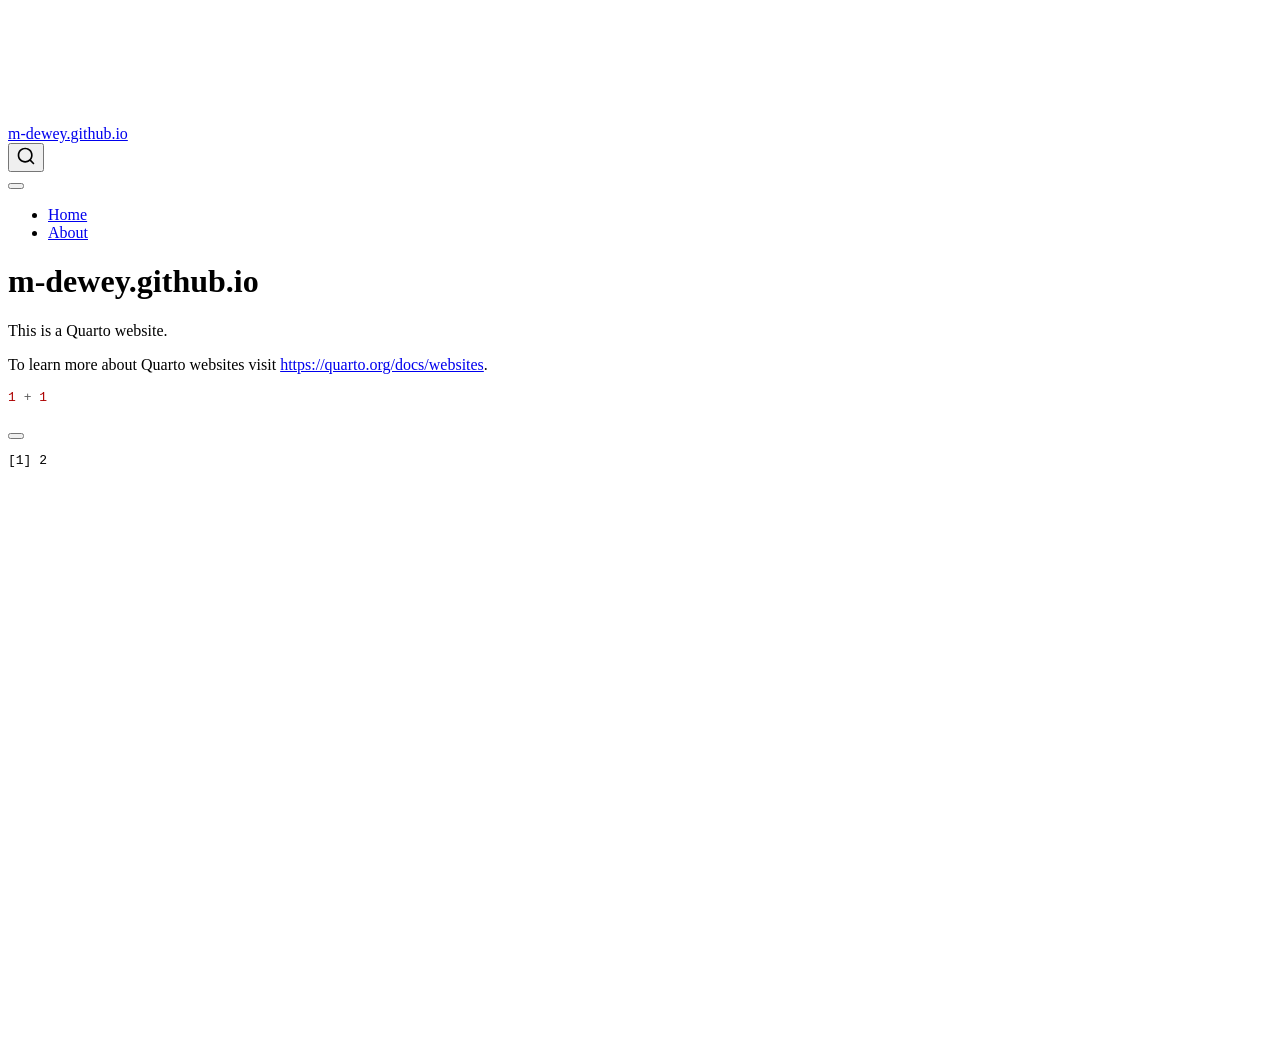
==== docs/index.html @ 7593f0a8 "Initial Commit" ====
<!DOCTYPE html>
<html xmlns="http://www.w3.org/1999/xhtml" lang="en" xml:lang="en"><head>

<meta charset="utf-8">
<meta name="generator" content="quarto-1.10.18">

<meta name="viewport" content="width=device-width, initial-scale=1.0, user-scalable=yes">


<title>m-dewey.github.io</title>
<style>
/* Default styles provided by pandoc.
** See https://pandoc.org/MANUAL.html#variables-for-html for config info.
*/
span.smallcaps{font-variant: small-caps;}
div.columns{display: flex; gap: 1.5em;}
div.column{flex: auto;}
@media screen {
div.columns{gap: min(4vw, 1.5em);}
div.column{overflow-x: auto;}
}
div.hanging-indent{margin-left: 1.5em; text-indent: -1.5em;}
ul.task-list{list-style: none;}
ul.task-list li input[type="checkbox"] {
  width: 0.8em;
  margin: 0 0.8em 0.2em -1em; /* quarto-specific, see https://github.com/quarto-dev/quarto-cli/issues/4556 */ 
  vertical-align: middle;
}
/* CSS for syntax highlighting */
html { -webkit-text-size-adjust: 100%; }
pre > code.sourceCode { white-space: pre; position: relative; }
pre > code.sourceCode > span { display: inline-block; line-height: 1.25; }
pre > code.sourceCode > span:empty { height: 1.2em; }
.sourceCode { overflow: visible; }
code.sourceCode > span { color: inherit; text-decoration: inherit; }
div.sourceCode { margin: 1em 0; }
pre.sourceCode { margin: 0; }
@media screen {
div.sourceCode { overflow: auto; }
}
@media print {
pre > code.sourceCode { white-space: pre-wrap; }
pre > code.sourceCode > span { text-indent: -5em; padding-left: 5em; }
}
pre.numberSource code
  { counter-reset: source-line 0; }
pre.numberSource code > span
  { position: relative; left: -4em; counter-increment: source-line; }
pre.numberSource code > span > a:first-child::before
  { content: counter(source-line);
    position: relative; left: -1em; text-align: right; vertical-align: baseline;
    border: none; display: inline-block;
    -webkit-touch-callout: none; -webkit-user-select: none;
    -khtml-user-select: none; -moz-user-select: none;
    -ms-user-select: none; user-select: none;
    padding: 0 4px; width: 4em;
  }
pre.numberSource { margin-left: 3em;  padding-left: 4px; }
div.sourceCode
  {   }
@media screen {
pre > code.sourceCode > span > a:first-child::before { text-decoration: underline; }
}
</style>


<script src="site_libs/quarto-nav/quarto-nav.js"></script>
<script src="site_libs/quarto-nav/headroom.min.js"></script>
<script src="site_libs/clipboard/clipboard.min.js"></script>
<script src="site_libs/quarto-search/autocomplete.umd.js"></script>
<script src="site_libs/quarto-search/fuse.min.js"></script>
<script src="site_libs/quarto-search/quarto-search.js"></script>
<meta name="quarto:offset" content="./">
<script src="site_libs/quarto-html/quarto.js" type="module"></script>
<script src="site_libs/quarto-html/tabsets/tabsets.js" type="module"></script>
<script src="site_libs/quarto-html/popper.min.js"></script>
<script src="site_libs/quarto-html/tippy.umd.min.js"></script>
<script src="site_libs/quarto-html/anchor.min.js"></script>
<link href="site_libs/quarto-html/tippy.css" rel="stylesheet">
<link href="site_libs/quarto-html/quarto-syntax-highlighting-64a204ab8560d761af7679ceaba22944.css" rel="stylesheet" id="quarto-text-highlighting-styles">
<script src="site_libs/bootstrap/bootstrap.min.js"></script>
<link href="site_libs/bootstrap/bootstrap-icons.css" rel="stylesheet">
<link href="site_libs/bootstrap/bootstrap-172ba59bd5e0b52282274ba0c0cc16fc.min.css" rel="stylesheet" append-hash="true" id="quarto-bootstrap" data-mode="light">
<script id="quarto-search-options" type="application/json">{
  "location": "navbar",
  "copy-button": false,
  "collapse-after": 3,
  "panel-placement": "end",
  "type": "overlay",
  "limit": 50,
  "keyboard-shortcut": [
    "f",
    "/",
    "s"
  ],
  "show-item-context": false,
  "language": {
    "search-no-results-text": "No results",
    "search-matching-documents-text": "matching documents",
    "search-copy-link-title": "Copy link to search",
    "search-hide-matches-text": "Hide additional matches",
    "search-more-match-text": "more match in this document",
    "search-more-matches-text": "more matches in this document",
    "search-clear-button-title": "Clear",
    "search-text-placeholder": "",
    "search-detached-cancel-button-title": "Cancel",
    "search-submit-button-title": "Submit",
    "search-label": "Search"
  }
}</script>


<link rel="stylesheet" href="styles.css">
</head>

<body class="nav-fixed quarto-light">

<div id="quarto-search-results"></div>
  <header id="quarto-header" class="headroom fixed-top">
    <nav class="navbar navbar-expand-lg " data-bs-theme="dark">
      <div class="navbar-container container-fluid">
      <div class="navbar-brand-container mx-auto">
    <a class="navbar-brand" href="./index.html">
    <span class="navbar-title">m-dewey.github.io</span>
    </a>
  </div>
            <div id="quarto-search" class="" title="Search"></div>
          <button class="navbar-toggler" type="button" data-bs-toggle="collapse" data-bs-target="#navbarCollapse" aria-controls="navbarCollapse" role="menu" aria-expanded="false" aria-label="Toggle navigation" onclick="if (window.quartoToggleHeadroom) { window.quartoToggleHeadroom(); }">
  <span class="navbar-toggler-icon"></span>
</button>
          <div class="collapse navbar-collapse" id="navbarCollapse">
            <ul class="navbar-nav navbar-nav-scroll me-auto">
  <li class="nav-item">
    <a class="nav-link active" href="./index.html" aria-current="page"> 
<span class="menu-text">Home</span></a>
  </li>  
  <li class="nav-item">
    <a class="nav-link" href="./about.html"> 
<span class="menu-text">About</span></a>
  </li>  
</ul>
          </div> <!-- /navcollapse -->
            <div class="quarto-navbar-tools">
</div>
      </div> <!-- /container-fluid -->
    </nav>
</header>
<!-- content -->
<div id="quarto-content" class="quarto-container page-columns page-rows-contents page-layout-article page-navbar">
<!-- sidebar -->
<!-- margin-sidebar -->
    <div id="quarto-margin-sidebar" class="sidebar margin-sidebar zindex-bottom">
        
    </div>
<!-- main -->
<main class="content" id="quarto-document-content">

<header id="title-block-header" class="quarto-title-block default">
<div class="quarto-title">
<h1 class="title">m-dewey.github.io</h1>
</div>



<div class="quarto-title-meta">

    
  
    
  </div>
  


</header>


<p>This is a Quarto website.</p>
<p>To learn more about Quarto websites visit <a href="https://quarto.org/docs/websites" class="uri">https://quarto.org/docs/websites</a>.</p>
<div class="cell">
<div class="code-copy-outer-scaffold"><div class="sourceCode cell-code" id="cb1"><pre class="sourceCode r code-with-copy"><code class="sourceCode r"><span id="cb1-1"><a href="#cb1-1" aria-hidden="true" tabindex="-1"></a><span class="dv">1</span> <span class="sc">+</span> <span class="dv">1</span></span></code></pre></div><button title="Copy to Clipboard" class="code-copy-button"><i class="bi"></i></button></div>
<div class="cell-output cell-output-stdout">
<pre><code>[1] 2</code></pre>
</div>
</div>



</main> <!-- /main -->
<script id="quarto-html-after-body" type="application/javascript">
  window.document.addEventListener("DOMContentLoaded", function (event) {
    const icon = "";
    const anchorJS = new window.AnchorJS();
    anchorJS.options = {
      placement: 'right',
      icon: icon
    };
    anchorJS.add('.anchored');
    const isCodeAnnotation = (el) => {
      for (const clz of el.classList) {
        if (clz.startsWith('code-annotation-')) {                     
          return true;
        }
      }
      return false;
    }
    const onCopySuccess = function(e) {
      // button target
      const button = e.trigger;
      // don't keep focus
      button.blur();
      // flash "checked"
      button.classList.add('code-copy-button-checked');
      var currentTitle = button.getAttribute("title");
      button.setAttribute("title", "Copied!");
      let tooltip;
      if (window.bootstrap) {
        button.setAttribute("data-bs-toggle", "tooltip");
        button.setAttribute("data-bs-placement", "left");
        button.setAttribute("data-bs-title", "Copied!");
        tooltip = new bootstrap.Tooltip(button, 
          { trigger: "manual", 
            customClass: "code-copy-button-tooltip",
            offset: [0, -8]});
        tooltip.show();    
      }
      setTimeout(function() {
        if (tooltip) {
          tooltip.hide();
          button.removeAttribute("data-bs-title");
          button.removeAttribute("data-bs-toggle");
          button.removeAttribute("data-bs-placement");
        }
        button.setAttribute("title", currentTitle);
        button.classList.remove('code-copy-button-checked');
      }, 1000);
      // clear code selection
      e.clearSelection();
    }
    const getTextToCopy = function(trigger) {
      const outerScaffold = trigger.parentElement.cloneNode(true);
      const codeEl = outerScaffold.querySelector('code');
      for (const childEl of codeEl.children) {
        if (isCodeAnnotation(childEl)) {
          childEl.remove();
        }
      }
      return codeEl.innerText;
    }
    const clipboard = new window.ClipboardJS('.code-copy-button:not([data-in-quarto-modal])', {
      text: getTextToCopy
    });
    clipboard.on('success', onCopySuccess);
    if (window.document.getElementById('quarto-embedded-source-code-modal')) {
      const clipboardModal = new window.ClipboardJS('.code-copy-button[data-in-quarto-modal]', {
        text: getTextToCopy,
        container: window.document.getElementById('quarto-embedded-source-code-modal')
      });
      clipboardModal.on('success', onCopySuccess);
    }
      var localhostRegex = new RegExp(/^(?:http|https):\/\/localhost\:?[0-9]*\//);
      var mailtoRegex = new RegExp(/^mailto:/);
        var filterRegex = new RegExp('/' + window.location.host + '/');
      var isInternal = (href) => {
          return filterRegex.test(href) || localhostRegex.test(href) || mailtoRegex.test(href);
      }
      // Inspect non-navigation links and adorn them if external
     var links = window.document.querySelectorAll('a[href]:not(.nav-link):not(.navbar-brand):not(.toc-action):not(.sidebar-link):not(.sidebar-item-toggle):not(.pagination-link):not(.no-external):not([aria-hidden]):not(.dropdown-item):not(.quarto-navigation-tool):not(.about-link)');
      for (var i=0; i<links.length; i++) {
        const link = links[i];
        if (!isInternal(link.href)) {
          // undo the damage that might have been done by quarto-nav.js in the case of
          // links that we want to consider external
          if (link.dataset.originalHref !== undefined) {
            link.href = link.dataset.originalHref;
          }
        }
      }
    function tippyHover(el, contentFn, onTriggerFn, onUntriggerFn) {
      const config = {
        allowHTML: true,
        maxWidth: 500,
        delay: 100,
        arrow: false,
        appendTo: function(el) {
            return el.parentElement;
        },
        interactive: true,
        interactiveBorder: 10,
        theme: 'quarto',
        placement: 'bottom-start',
      };
      if (contentFn) {
        config.content = contentFn;
      }
      if (onTriggerFn) {
        config.onTrigger = onTriggerFn;
      }
      if (onUntriggerFn) {
        config.onUntrigger = onUntriggerFn;
      }
      window.tippy(el, config); 
    }
    const noterefs = window.document.querySelectorAll('a[role="doc-noteref"]');
    for (var i=0; i<noterefs.length; i++) {
      const ref = noterefs[i];
      tippyHover(ref, function() {
        // use id or data attribute instead here
        let href = ref.getAttribute('data-footnote-href') || ref.getAttribute('href');
        try { href = new URL(href).hash; } catch {}
        const id = href.replace(/^#\/?/, "");
        const note = window.document.getElementById(id);
        if (note) {
          return note.innerHTML;
        } else {
          return "";
        }
      });
    }
    const xrefs = window.document.querySelectorAll('a.quarto-xref');
    const processXRef = (id, note) => {
      // Strip column container classes
      const stripColumnClz = (el) => {
        el.classList.remove("page-full", "page-columns");
        if (el.children) {
          for (const child of el.children) {
            stripColumnClz(child);
          }
        }
      }
      stripColumnClz(note)
      if (id === null || id.startsWith('sec-')) {
        // Special case sections, only their first couple elements
        const container = document.createElement("div");
        if (note.children && note.children.length > 2) {
          container.appendChild(note.children[0].cloneNode(true));
          for (let i = 1; i < note.children.length; i++) {
            const child = note.children[i];
            if (child.tagName === "P" && child.innerText === "") {
              continue;
            } else {
              container.appendChild(child.cloneNode(true));
              break;
            }
          }
          if (window.Quarto?.typesetMath) {
            window.Quarto.typesetMath(container);
          }
          return container.innerHTML
        } else {
          if (window.Quarto?.typesetMath) {
            window.Quarto.typesetMath(note);
          }
          return note.innerHTML;
        }
      } else {
        // Remove any anchor links if they are present
        const anchorLink = note.querySelector('a.anchorjs-link');
        if (anchorLink) {
          anchorLink.remove();
        }
        if (window.Quarto?.typesetMath) {
          window.Quarto.typesetMath(note);
        }
        if (note.classList.contains("callout")) {
          return note.outerHTML;
        } else {
          return note.innerHTML;
        }
      }
    }
    for (var i=0; i<xrefs.length; i++) {
      const xref = xrefs[i];
      tippyHover(xref, undefined, function(instance) {
        instance.disable();
        let url = xref.getAttribute('href');
        let hash = undefined; 
        if (url.startsWith('#')) {
          hash = url;
        } else {
          try { hash = new URL(url).hash; } catch {}
        }
        if (hash) {
          const id = hash.replace(/^#\/?/, "");
          const note = window.document.getElementById(id);
          if (note !== null) {
            try {
              const html = processXRef(id, note.cloneNode(true));
              instance.setContent(html);
            } finally {
              instance.enable();
              instance.show();
            }
          } else {
            // See if we can fetch this
            fetch(url.split('#')[0])
            .then(res => res.text())
            .then(html => {
              const parser = new DOMParser();
              const htmlDoc = parser.parseFromString(html, "text/html");
              const note = htmlDoc.getElementById(id);
              if (note !== null) {
                const html = processXRef(id, note);
                instance.setContent(html);
              } 
            }).finally(() => {
              instance.enable();
              instance.show();
            });
          }
        } else {
          // See if we can fetch a full url (with no hash to target)
          // This is a special case and we should probably do some content thinning / targeting
          fetch(url)
          .then(res => res.text())
          .then(html => {
            const parser = new DOMParser();
            const htmlDoc = parser.parseFromString(html, "text/html");
            const note = htmlDoc.querySelector('main.content');
            if (note !== null) {
              // This should only happen for chapter cross references
              // (since there is no id in the URL)
              // remove the first header
              if (note.children.length > 0 && note.children[0].tagName === "HEADER") {
                note.children[0].remove();
              }
              const html = processXRef(null, note);
              instance.setContent(html);
            } 
          }).finally(() => {
            instance.enable();
            instance.show();
          });
        }
      }, function(instance) {
      });
    }
        let selectedAnnoteEl;
        const selectorForAnnotation = ( cell, annotation) => {
          let cellAttr = 'data-code-cell="' + cell + '"';
          let lineAttr = 'data-code-annotation="' +  annotation + '"';
          const selector = 'span[' + cellAttr + '][' + lineAttr + ']';
          return selector;
        }
        const selectCodeLines = (annoteEl) => {
          const doc = window.document;
          const targetCell = annoteEl.getAttribute("data-target-cell");
          const targetAnnotation = annoteEl.getAttribute("data-target-annotation");
          const annoteSpan = window.document.querySelector(selectorForAnnotation(targetCell, targetAnnotation));
          const lines = annoteSpan.getAttribute("data-code-lines").split(",");
          const lineIds = lines.map((line) => {
            return targetCell + "-" + line;
          })
          let top = null;
          let height = null;
          let parent = null;
          if (lineIds.length > 0) {
              //compute the position of the single el (top and bottom and make a div)
              const el = window.document.getElementById(lineIds[0]);
              top = el.offsetTop;
              height = el.offsetHeight;
              parent = el.parentElement.parentElement;
            if (lineIds.length > 1) {
              const lastEl = window.document.getElementById(lineIds[lineIds.length - 1]);
              const bottom = lastEl.offsetTop + lastEl.offsetHeight;
              height = bottom - top;
            }
            if (top !== null && height !== null && parent !== null) {
              // cook up a div (if necessary) and position it 
              let div = window.document.getElementById("code-annotation-line-highlight");
              if (div === null) {
                div = window.document.createElement("div");
                div.setAttribute("id", "code-annotation-line-highlight");
                div.style.position = 'absolute';
                parent.appendChild(div);
              }
              div.style.top = top - 2 + "px";
              div.style.height = height + 4 + "px";
              div.style.left = 0;
              let gutterDiv = window.document.getElementById("code-annotation-line-highlight-gutter");
              if (gutterDiv === null) {
                gutterDiv = window.document.createElement("div");
                gutterDiv.setAttribute("id", "code-annotation-line-highlight-gutter");
                gutterDiv.style.position = 'absolute';
                const codeCell = window.document.getElementById(targetCell);
                const gutter = codeCell.querySelector('.code-annotation-gutter');
                gutter.appendChild(gutterDiv);
              }
              gutterDiv.style.top = top - 2 + "px";
              gutterDiv.style.height = height + 4 + "px";
            }
            selectedAnnoteEl = annoteEl;
          }
        };
        const unselectCodeLines = () => {
          const elementsIds = ["code-annotation-line-highlight", "code-annotation-line-highlight-gutter"];
          elementsIds.forEach((elId) => {
            const div = window.document.getElementById(elId);
            if (div) {
              div.remove();
            }
          });
          selectedAnnoteEl = undefined;
        };
          // Handle positioning of the toggle
      window.addEventListener(
        "resize",
        throttle(() => {
          elRect = undefined;
          if (selectedAnnoteEl) {
            selectCodeLines(selectedAnnoteEl);
          }
        }, 10)
      );
      function throttle(fn, ms) {
      let throttle = false;
      let timer;
        return (...args) => {
          if(!throttle) { // first call gets through
              fn.apply(this, args);
              throttle = true;
          } else { // all the others get throttled
              if(timer) clearTimeout(timer); // cancel #2
              timer = setTimeout(() => {
                fn.apply(this, args);
                timer = throttle = false;
              }, ms);
          }
        };
      }
        // Attach click handler to the DT
        const annoteDls = window.document.querySelectorAll('dt[data-target-cell]');
        for (const annoteDlNode of annoteDls) {
          annoteDlNode.addEventListener('click', (event) => {
            const clickedEl = event.target;
            if (clickedEl !== selectedAnnoteEl) {
              unselectCodeLines();
              const activeEl = window.document.querySelector('dt[data-target-cell].code-annotation-active');
              if (activeEl) {
                activeEl.classList.remove('code-annotation-active');
              }
              selectCodeLines(clickedEl);
              clickedEl.classList.add('code-annotation-active');
            } else {
              // Unselect the line
              unselectCodeLines();
              clickedEl.classList.remove('code-annotation-active');
            }
          });
        }
    const findCites = (el) => {
      const parentEl = el.parentElement;
      if (parentEl) {
        const cites = parentEl.dataset.cites;
        if (cites) {
          return {
            el,
            cites: cites.split(' ')
          };
        } else {
          return findCites(el.parentElement)
        }
      } else {
        return undefined;
      }
    };
    var bibliorefs = window.document.querySelectorAll('a[role="doc-biblioref"]');
    for (var i=0; i<bibliorefs.length; i++) {
      const ref = bibliorefs[i];
      const citeInfo = findCites(ref);
      if (citeInfo) {
        tippyHover(citeInfo.el, function() {
          var popup = window.document.createElement('div');
          citeInfo.cites.forEach(function(cite) {
            var citeDiv = window.document.createElement('div');
            citeDiv.classList.add('hanging-indent');
            citeDiv.classList.add('csl-entry');
            var biblioDiv = window.document.getElementById('ref-' + cite);
            if (biblioDiv) {
              citeDiv.innerHTML = biblioDiv.innerHTML;
            }
            popup.appendChild(citeDiv);
          });
          return popup.innerHTML;
        });
      }
    }
  });
  </script>
</div> <!-- /content -->




</body></html>
---- docs/site_libs/quarto-html/tippy.css ----
.tippy-box[data-animation=fade][data-state=hidden]{opacity:0}[data-tippy-root]{max-width:calc(100vw - 10px)}.tippy-box{position:relative;background-color:#333;color:#fff;border-radius:4px;font-size:14px;line-height:1.4;white-space:normal;outline:0;transition-property:transform,visibility,opacity}.tippy-box[data-placement^=top]>.tippy-arrow{bottom:0}.tippy-box[data-placement^=top]>.tippy-arrow:before{bottom:-7px;left:0;border-width:8px 8px 0;border-top-color:initial;transform-origin:center top}.tippy-box[data-placement^=bottom]>.tippy-arrow{top:0}.tippy-box[data-placement^=bottom]>.tippy-arrow:before{top:-7px;left:0;border-width:0 8px 8px;border-bottom-color:initial;transform-origin:center bottom}.tippy-box[data-placement^=left]>.tippy-arrow{right:0}.tippy-box[data-placement^=left]>.tippy-arrow:before{border-width:8px 0 8px 8px;border-left-color:initial;right:-7px;transform-origin:center left}.tippy-box[data-placement^=right]>.tippy-arrow{left:0}.tippy-box[data-placement^=right]>.tippy-arrow:before{left:-7px;border-width:8px 8px 8px 0;border-right-color:initial;transform-origin:center right}.tippy-box[data-inertia][data-state=visible]{transition-timing-function:cubic-bezier(.54,1.5,.38,1.11)}.tippy-arrow{width:16px;height:16px;color:#333}.tippy-arrow:before{content:"";position:absolute;border-color:transparent;border-style:solid}.tippy-content{position:relative;padding:5px 9px;z-index:1}
---- docs/site_libs/quarto-html/quarto-syntax-highlighting-64a204ab8560d761af7679ceaba22944.css ----
/* quarto syntax highlight colors */
:root {
  --quarto-hl-ot-color: #003B4F;
  --quarto-hl-at-color: #657422;
  --quarto-hl-ss-color: #20794D;
  --quarto-hl-an-color: #5E5E5E;
  --quarto-hl-fu-color: #4758AB;
  --quarto-hl-st-color: #20794D;
  --quarto-hl-cf-color: #003B4F;
  --quarto-hl-op-color: #5E5E5E;
  --quarto-hl-er-color: #AD0000;
  --quarto-hl-bn-color: #AD0000;
  --quarto-hl-al-color: #AD0000;
  --quarto-hl-va-color: #111111;
  --quarto-hl-bu-color: inherit;
  --quarto-hl-ex-color: inherit;
  --quarto-hl-pp-color: #AD0000;
  --quarto-hl-in-color: #5E5E5E;
  --quarto-hl-vs-color: #20794D;
  --quarto-hl-wa-color: #5E5E5E;
  --quarto-hl-do-color: #5E5E5E;
  --quarto-hl-im-color: #00769E;
  --quarto-hl-ch-color: #20794D;
  --quarto-hl-dt-color: #AD0000;
  --quarto-hl-fl-color: #AD0000;
  --quarto-hl-co-color: #5E5E5E;
  --quarto-hl-cv-color: #5E5E5E;
  --quarto-hl-cn-color: #8f5902;
  --quarto-hl-sc-color: #5E5E5E;
  --quarto-hl-dv-color: #AD0000;
  --quarto-hl-kw-color: #003B4F;
}

/* other quarto variables */
:root {
  --quarto-font-monospace: SFMono-Regular, Menlo, Monaco, Consolas, "Liberation Mono", "Courier New", monospace;
}

/* syntax highlight based on Pandoc's rules */
pre > code.sourceCode > span {
  color: #003B4F;
}

code.sourceCode > span {
  color: #003B4F;
}

div.sourceCode,
div.sourceCode pre.sourceCode {
  color: #003B4F;
}

/* Normal */
code span {
  color: #003B4F;
}

/* Alert */
code span.al {
  color: #AD0000;
  font-style: inherit;
}

/* Annotation */
code span.an {
  color: #5E5E5E;
  font-style: inherit;
}

/* Attribute */
code span.at {
  color: #657422;
  font-style: inherit;
}

/* BaseN */
code span.bn {
  color: #AD0000;
  font-style: inherit;
}

/* BuiltIn */
code span.bu {
  font-style: inherit;
}

/* ControlFlow */
code span.cf {
  color: #003B4F;
  font-weight: bold;
  font-style: inherit;
}

/* Char */
code span.ch {
  color: #20794D;
  font-style: inherit;
}

/* Constant */
code span.cn {
  color: #8f5902;
  font-style: inherit;
}

/* Comment */
code span.co {
  color: #5E5E5E;
  font-style: inherit;
}

/* CommentVar */
code span.cv {
  color: #5E5E5E;
  font-style: italic;
}

/* Documentation */
code span.do {
  color: #5E5E5E;
  font-style: italic;
}

/* DataType */
code span.dt {
  color: #AD0000;
  font-style: inherit;
}

/* DecVal */
code span.dv {
  color: #AD0000;
  font-style: inherit;
}

/* Error */
code span.er {
  color: #AD0000;
  font-style: inherit;
}

/* Extension */
code span.ex {
  font-style: inherit;
}

/* Float */
code span.fl {
  color: #AD0000;
  font-style: inherit;
}

/* Function */
code span.fu {
  color: #4758AB;
  font-style: inherit;
}

/* Import */
code span.im {
  color: #00769E;
  font-style: inherit;
}

/* Information */
code span.in {
  color: #5E5E5E;
  font-style: inherit;
}

/* Keyword */
code span.kw {
  color: #003B4F;
  font-weight: bold;
  font-style: inherit;
}

/* Operator */
code span.op {
  color: #5E5E5E;
  font-style: inherit;
}

/* Other */
code span.ot {
  color: #003B4F;
  font-style: inherit;
}

/* Preprocessor */
code span.pp {
  color: #AD0000;
  font-style: inherit;
}

/* SpecialChar */
code span.sc {
  color: #5E5E5E;
  font-style: inherit;
}

/* SpecialString */
code span.ss {
  color: #20794D;
  font-style: inherit;
}

/* String */
code span.st {
  color: #20794D;
  font-style: inherit;
}

/* Variable */
code span.va {
  color: #111111;
  font-style: inherit;
}

/* VerbatimString */
code span.vs {
  color: #20794D;
  font-style: inherit;
}

/* Warning */
code span.wa {
  color: #5E5E5E;
  font-style: italic;
}

.prevent-inlining {
  content: "</";
}

/*# sourceMappingURL=9d8d5bb603a83b8298b89080a598c93b.css.map */
---- docs/styles.css ----
/* css styles */
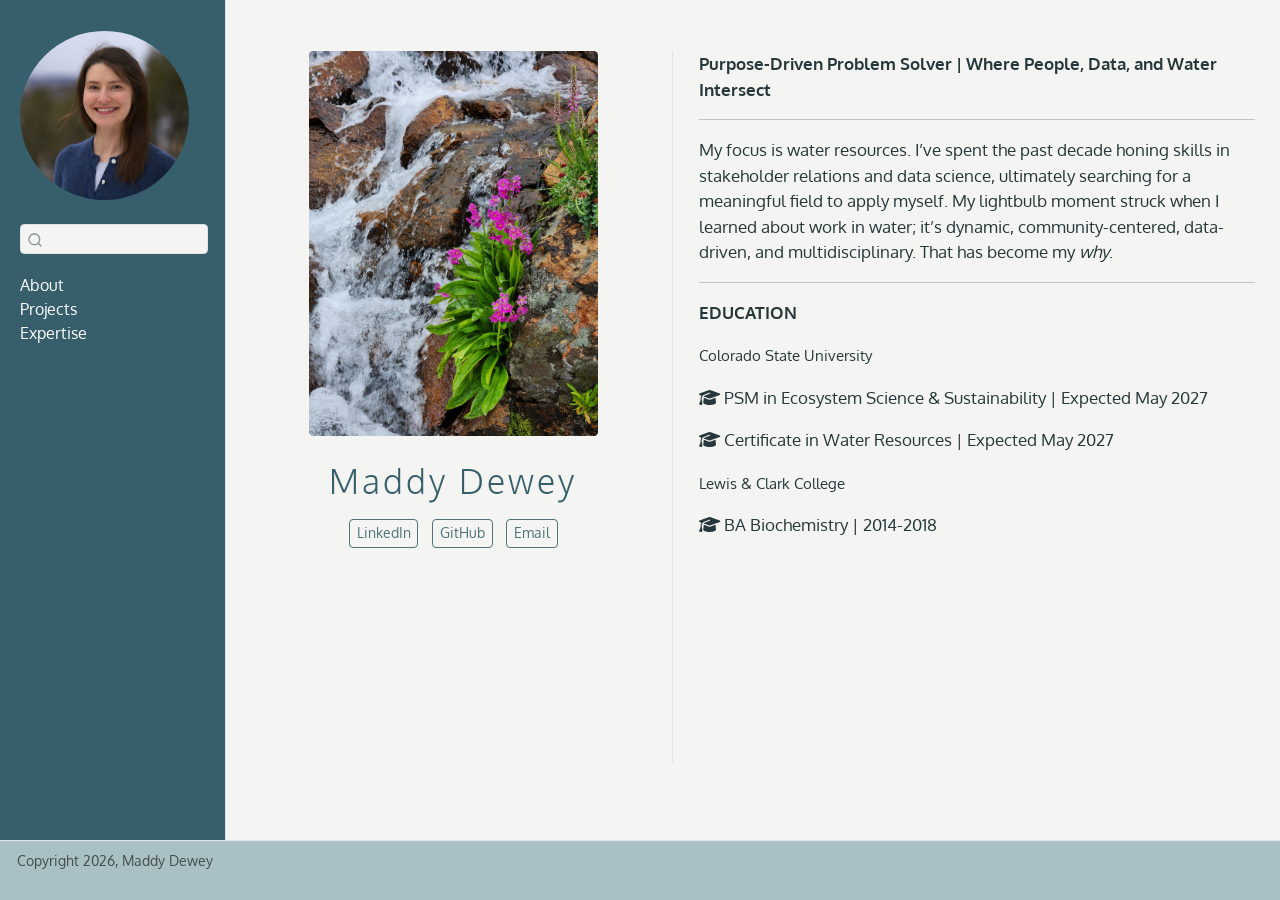
==== commit 1f0e6e32: "Initial work on quarto main pg and navig" ====
--- a/docs/index.html
+++ b/docs/index.html
@@ -7,7 +7,7 @@
 <meta name="viewport" content="width=device-width, initial-scale=1.0, user-scalable=yes">
 
 
-<title>m-dewey.github.io</title>
+<title>Maddy Dewey</title>
 <style>
 /* Default styles provided by pandoc.
 ** See https://pandoc.org/MANUAL.html#variables-for-html for config info.
@@ -26,46 +26,10 @@
   margin: 0 0.8em 0.2em -1em; /* quarto-specific, see https://github.com/quarto-dev/quarto-cli/issues/4556 */ 
   vertical-align: middle;
 }
-/* CSS for syntax highlighting */
-html { -webkit-text-size-adjust: 100%; }
-pre > code.sourceCode { white-space: pre; position: relative; }
-pre > code.sourceCode > span { display: inline-block; line-height: 1.25; }
-pre > code.sourceCode > span:empty { height: 1.2em; }
-.sourceCode { overflow: visible; }
-code.sourceCode > span { color: inherit; text-decoration: inherit; }
-div.sourceCode { margin: 1em 0; }
-pre.sourceCode { margin: 0; }
-@media screen {
-div.sourceCode { overflow: auto; }
-}
-@media print {
-pre > code.sourceCode { white-space: pre-wrap; }
-pre > code.sourceCode > span { text-indent: -5em; padding-left: 5em; }
-}
-pre.numberSource code
-  { counter-reset: source-line 0; }
-pre.numberSource code > span
-  { position: relative; left: -4em; counter-increment: source-line; }
-pre.numberSource code > span > a:first-child::before
-  { content: counter(source-line);
-    position: relative; left: -1em; text-align: right; vertical-align: baseline;
-    border: none; display: inline-block;
-    -webkit-touch-callout: none; -webkit-user-select: none;
-    -khtml-user-select: none; -moz-user-select: none;
-    -ms-user-select: none; user-select: none;
-    padding: 0 4px; width: 4em;
-  }
-pre.numberSource { margin-left: 3em;  padding-left: 4px; }
-div.sourceCode
-  {   }
-@media screen {
-pre > code.sourceCode > span > a:first-child::before { text-decoration: underline; }
-}
 </style>
 
 
 <script src="site_libs/quarto-nav/quarto-nav.js"></script>
-<script src="site_libs/quarto-nav/headroom.min.js"></script>
 <script src="site_libs/clipboard/clipboard.min.js"></script>
 <script src="site_libs/quarto-search/autocomplete.umd.js"></script>
 <script src="site_libs/quarto-search/fuse.min.js"></script>
@@ -75,25 +39,25 @@
 <script src="site_libs/quarto-html/tabsets/tabsets.js" type="module"></script>
 <script src="site_libs/quarto-html/popper.min.js"></script>
 <script src="site_libs/quarto-html/tippy.umd.min.js"></script>
-<script src="site_libs/quarto-html/anchor.min.js"></script>
 <link href="site_libs/quarto-html/tippy.css" rel="stylesheet">
 <link href="site_libs/quarto-html/quarto-syntax-highlighting-64a204ab8560d761af7679ceaba22944.css" rel="stylesheet" id="quarto-text-highlighting-styles">
 <script src="site_libs/bootstrap/bootstrap.min.js"></script>
 <link href="site_libs/bootstrap/bootstrap-icons.css" rel="stylesheet">
-<link href="site_libs/bootstrap/bootstrap-172ba59bd5e0b52282274ba0c0cc16fc.min.css" rel="stylesheet" append-hash="true" id="quarto-bootstrap" data-mode="light">
+<link href="site_libs/bootstrap/bootstrap-9b2ac45d29a2604552b03a2e1ae383ca.min.css" rel="stylesheet" append-hash="true" id="quarto-bootstrap" data-mode="light">
+<link href="site_libs/quarto-contrib/fontawesome6-6.7.2/all.min.css" rel="stylesheet">
+<link href="site_libs/quarto-contrib/fontawesome6-6.7.2/latex-fontsize.css" rel="stylesheet">
 <script id="quarto-search-options" type="application/json">{
-  "location": "navbar",
+  "location": "sidebar",
   "copy-button": false,
   "collapse-after": 3,
-  "panel-placement": "end",
-  "type": "overlay",
+  "panel-placement": "start",
+  "type": "textbox",
   "limit": 50,
   "keyboard-shortcut": [
     "f",
     "/",
     "s"
   ],
-  "show-item-context": false,
   "language": {
     "search-no-results-text": "No results",
     "search-matching-documents-text": "matching documents",
@@ -110,91 +74,109 @@
 }</script>
 
 
-<link rel="stylesheet" href="styles.css">
 </head>
 
-<body class="nav-fixed quarto-light">
+<body class="nav-sidebar docked quarto-light">
 
 <div id="quarto-search-results"></div>
   <header id="quarto-header" class="headroom fixed-top">
-    <nav class="navbar navbar-expand-lg " data-bs-theme="dark">
-      <div class="navbar-container container-fluid">
-      <div class="navbar-brand-container mx-auto">
-    <a class="navbar-brand" href="./index.html">
-    <span class="navbar-title">m-dewey.github.io</span>
-    </a>
-  </div>
-            <div id="quarto-search" class="" title="Search"></div>
-          <button class="navbar-toggler" type="button" data-bs-toggle="collapse" data-bs-target="#navbarCollapse" aria-controls="navbarCollapse" role="menu" aria-expanded="false" aria-label="Toggle navigation" onclick="if (window.quartoToggleHeadroom) { window.quartoToggleHeadroom(); }">
-  <span class="navbar-toggler-icon"></span>
-</button>
-          <div class="collapse navbar-collapse" id="navbarCollapse">
-            <ul class="navbar-nav navbar-nav-scroll me-auto">
-  <li class="nav-item">
-    <a class="nav-link active" href="./index.html" aria-current="page"> 
-<span class="menu-text">Home</span></a>
-  </li>  
-  <li class="nav-item">
-    <a class="nav-link" href="./about.html"> 
-<span class="menu-text">About</span></a>
-  </li>  
-</ul>
-          </div> <!-- /navcollapse -->
-            <div class="quarto-navbar-tools">
-</div>
-      </div> <!-- /container-fluid -->
-    </nav>
+  <nav class="quarto-secondary-nav">
+    <div class="container-fluid d-flex">
+      <button type="button" class="quarto-btn-toggle btn" data-bs-toggle="collapse" role="button" data-bs-target=".quarto-sidebar-collapse-item" aria-controls="quarto-sidebar" aria-expanded="false" aria-label="Toggle sidebar navigation" onclick="if (window.quartoToggleHeadroom) { window.quartoToggleHeadroom(); }">
+        <i class="bi bi-layout-text-sidebar-reverse"></i>
+      </button>
+        <nav class="quarto-page-breadcrumbs" aria-label="breadcrumb"><ol class="breadcrumb"><li class="breadcrumb-item"><a href="./index.html">About</a></li></ol></nav>
+        <a class="flex-grow-1" role="navigation" data-bs-toggle="collapse" data-bs-target=".quarto-sidebar-collapse-item" aria-controls="quarto-sidebar" aria-expanded="false" aria-label="Toggle sidebar navigation" onclick="if (window.quartoToggleHeadroom) { window.quartoToggleHeadroom(); }">      
+        </a>
+      <button type="button" class="btn quarto-search-button" aria-label="Search" onclick="window.quartoOpenSearch();">
+        <i class="bi bi-search"></i>
+      </button>
+    </div>
+  </nav>
 </header>
 <!-- content -->
-<div id="quarto-content" class="quarto-container page-columns page-rows-contents page-layout-article page-navbar">
+<div id="quarto-content" class="quarto-container page-columns page-rows-contents page-layout-full">
 <!-- sidebar -->
+  <nav id="quarto-sidebar" class="sidebar collapse collapse-horizontal quarto-sidebar-collapse-item sidebar-navigation docked overflow-auto">
+    <div class="pt-lg-2 mt-2 text-left sidebar-header">
+      <a href="./index.html" class="sidebar-logo-link">
+      <img src="./headshot.jpg" alt="Site Logo" class="sidebar-logo light-content py-0 d-lg-inline d-none">
+      <img src="./headshot.jpg" alt="Site Logo" class="sidebar-logo dark-content py-0 d-lg-inline d-none">
+      </a>
+      </div>
+        <div class="mt-2 flex-shrink-0 align-items-center">
+        <div class="sidebar-search">
+        <div id="quarto-search" class="" title="Search"></div>
+        </div>
+        </div>
+    <div class="sidebar-menu-container"> 
+    <ul class="list-unstyled mt-1">
+        <li class="sidebar-item">
+  <div class="sidebar-item-container"> 
+  <a href="./index.html" class="sidebar-item-text sidebar-link active">
+ <span class="menu-text">About</span></a>
+  </div>
+</li>
+        <li class="sidebar-item">
+  <div class="sidebar-item-container"> 
+  <a href="./projects.html" class="sidebar-item-text sidebar-link">
+ <span class="menu-text">Projects</span></a>
+  </div>
+</li>
+        <li class="sidebar-item">
+  <div class="sidebar-item-container"> 
+  <a href="./coursework.html" class="sidebar-item-text sidebar-link">
+ <span class="menu-text">Expertise</span></a>
+  </div>
+</li>
+    </ul>
+    </div>
+</nav>
+<div id="quarto-sidebar-glass" class="quarto-sidebar-collapse-item" data-bs-toggle="collapse" data-bs-target=".quarto-sidebar-collapse-item"></div>
 <!-- margin-sidebar -->
-    <div id="quarto-margin-sidebar" class="sidebar margin-sidebar zindex-bottom">
-        
-    </div>
+    
 <!-- main -->
-<main class="content" id="quarto-document-content">
-
+<div class="quarto-about-trestles column-page-right">
+  <div class="about-entity">
+    <img src="water1.jpg" class="about-image
+  rounded " style="width: 17em;">
 <header id="title-block-header" class="quarto-title-block default">
 <div class="quarto-title">
-<h1 class="title">m-dewey.github.io</h1>
+<h1 class="title">Maddy Dewey</h1>
 </div>
-
-
-
-<div class="quarto-title-meta">
-
-    
-  
-    
+<div class="quarto-title-meta column-page-right">
   </div>
-  
-
-
 </header>
-
-
-<p>This is a Quarto website.</p>
-<p>To learn more about Quarto websites visit <a href="https://quarto.org/docs/websites" class="uri">https://quarto.org/docs/websites</a>.</p>
-<div class="cell">
-<div class="code-copy-outer-scaffold"><div class="sourceCode cell-code" id="cb1"><pre class="sourceCode r code-with-copy"><code class="sourceCode r"><span id="cb1-1"><a href="#cb1-1" aria-hidden="true" tabindex="-1"></a><span class="dv">1</span> <span class="sc">+</span> <span class="dv">1</span></span></code></pre></div><button title="Copy to Clipboard" class="code-copy-button"><i class="bi"></i></button></div>
-<div class="cell-output cell-output-stdout">
-<pre><code>[1] 2</code></pre>
+    <div class="about-links">
+  <a href="/www.linkedin.com/in/maddy-dewey" class="about-link" rel="" target="">
+     <span class="about-link-text">LinkedIn</span>
+  </a>
+  <a href="https://github.com/m-dewey" class="about-link" rel="" target="">
+     <span class="about-link-text">GitHub</span>
+  </a>
+  <a href="mailto:maddy.dewey@colostate.edu" class="about-link" rel="" target="">
+     <span class="about-link-text">Email</span>
+  </a>
 </div>
+  </div>
+  <div class="about-contents"><main class="content column-page-right" id="quarto-document-content">
+<p><strong>Purpose-Driven Problem Solver | Where People, Data, and Water Intersect</strong></p>
+<hr>
+<p>My focus is water resources. I’ve spent the past decade honing skills in stakeholder relations and data science, ultimately searching for a meaningful field to apply myself. My lightbulb moment struck when I learned about work in water; it’s dynamic, community-centered, data-driven, and multidisciplinary. That has become my <em>why</em>.</p>
+<hr>
+<p><strong>EDUCATION</strong></p>
+<p><small>Colorado State University</small></p>
+<p><i class="fa-solid fa-graduation-cap" aria-label="graduation-cap"></i> PSM in Ecosystem Science &amp; Sustainability | Expected May 2027</p>
+<p><i class="fa-solid fa-graduation-cap" aria-label="graduation-cap"></i> Certificate in Water Resources | Expected May 2027</p>
+<p><small>Lewis &amp; Clark College</small></p>
+<p><i class="fa-solid fa-graduation-cap" aria-label="graduation-cap"></i> BA Biochemistry | 2014-2018</p>
+
+
+</main></div>
 </div>
-
-
-
-</main> <!-- /main -->
+ <!-- /main -->
 <script id="quarto-html-after-body" type="application/javascript">
   window.document.addEventListener("DOMContentLoaded", function (event) {
-    const icon = "";
-    const anchorJS = new window.AnchorJS();
-    anchorJS.options = {
-      placement: 'right',
-      icon: icon
-    };
-    anchorJS.add('.anchored');
     const isCodeAnnotation = (el) => {
       for (const clz of el.classList) {
         if (clz.startsWith('code-annotation-')) {                     
@@ -587,6 +569,19 @@
   });
   </script>
 </div> <!-- /content -->
+<footer class="footer">
+  <div class="nav-footer">
+    <div class="nav-footer-left">
+<p>Copyright 2026, Maddy Dewey</p>
+</div>   
+    <div class="nav-footer-center">
+      &nbsp;
+    </div>
+    <div class="nav-footer-right">
+      &nbsp;
+    </div>
+  </div>
+</footer>
 
 
 
--- a/docs/site_libs/quarto-contrib/fontawesome6-6.7.2/latex-fontsize.css
+++ b/docs/site_libs/quarto-contrib/fontawesome6-6.7.2/latex-fontsize.css
@@ -0,0 +1,30 @@
+.fa-tiny {
+  font-size: 0.5em;
+}
+.fa-scriptsize {
+  font-size: 0.7em;
+}
+.fa-footnotesize {
+  font-size: 0.8em;
+}
+.fa-small {
+  font-size: 0.9em;
+}
+.fa-normalsize {
+  font-size: 1em;
+}
+.fa-large {
+  font-size: 1.2em;
+}
+.fa-Large {
+  font-size: 1.5em;
+}
+.fa-LARGE {
+  font-size: 1.75em;
+}
+.fa-huge {
+  font-size: 2em;
+}
+.fa-Huge {
+  font-size: 2.5em;
+}
